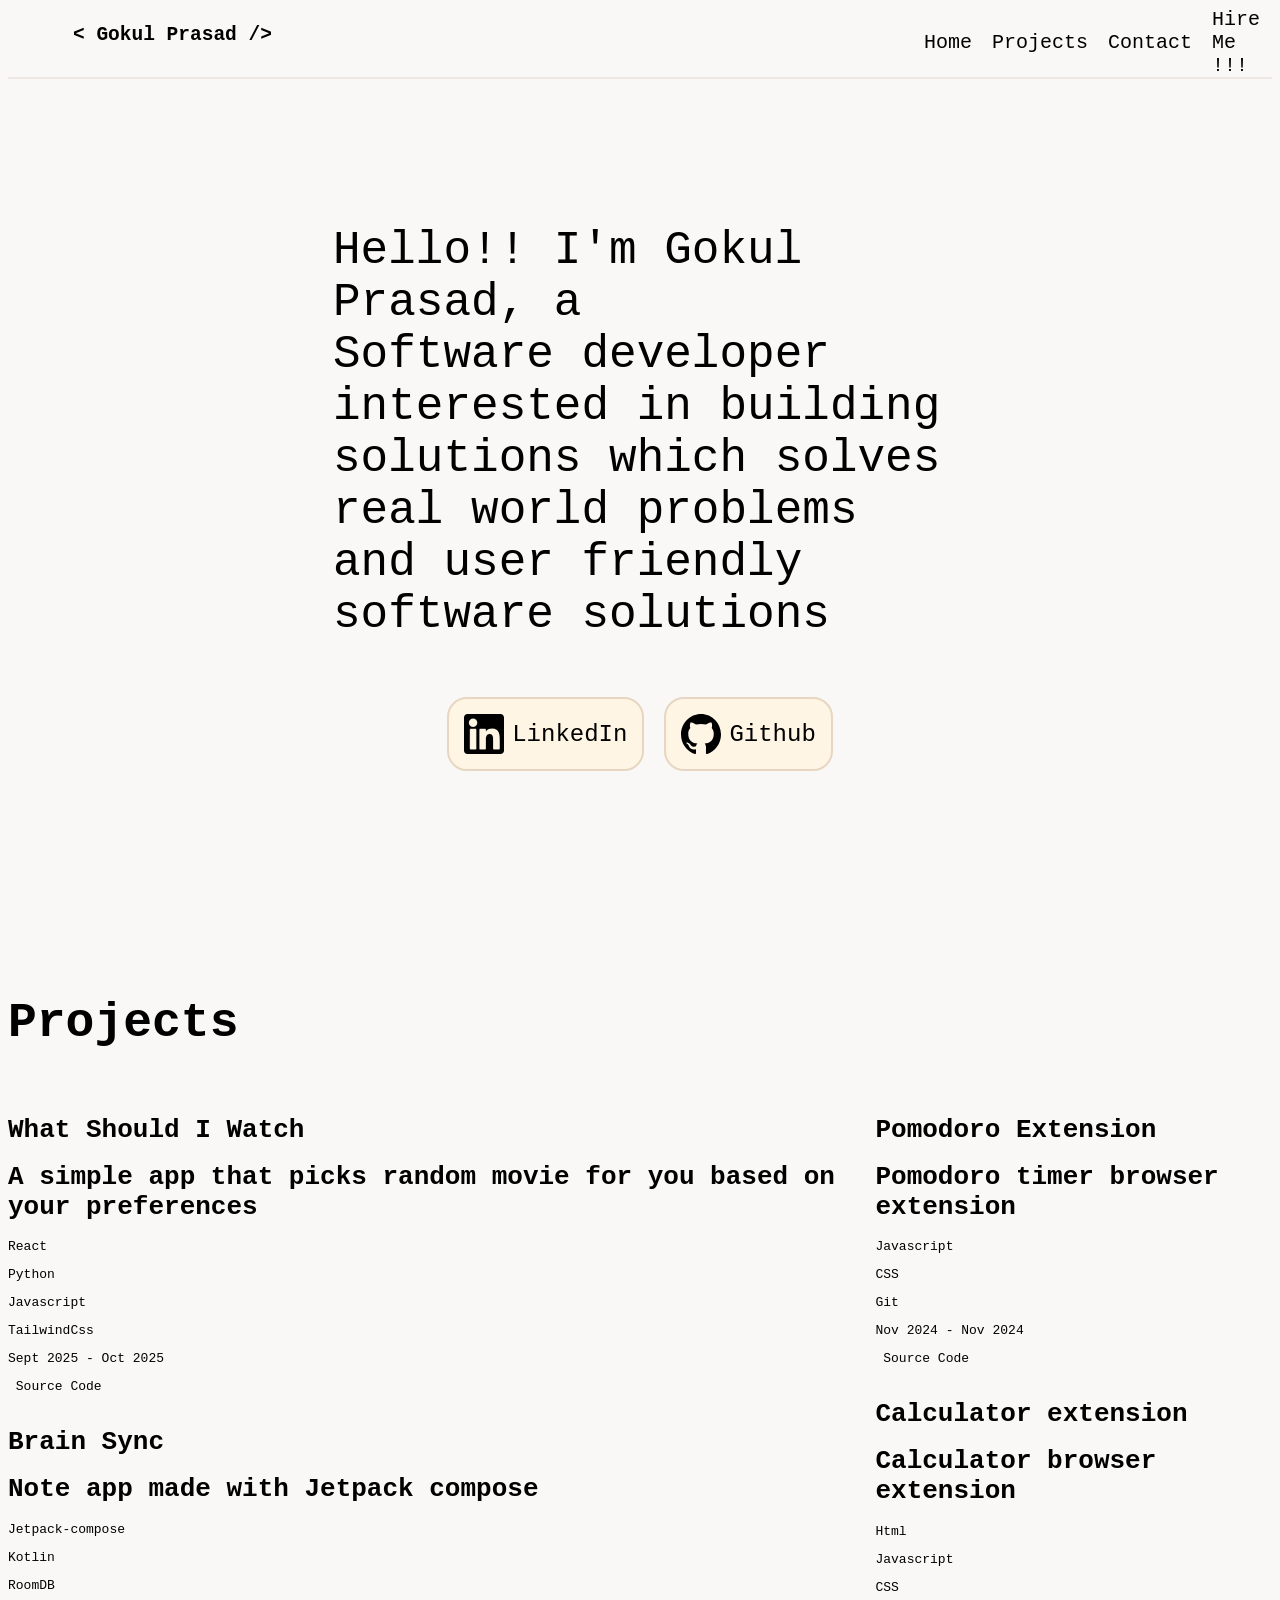
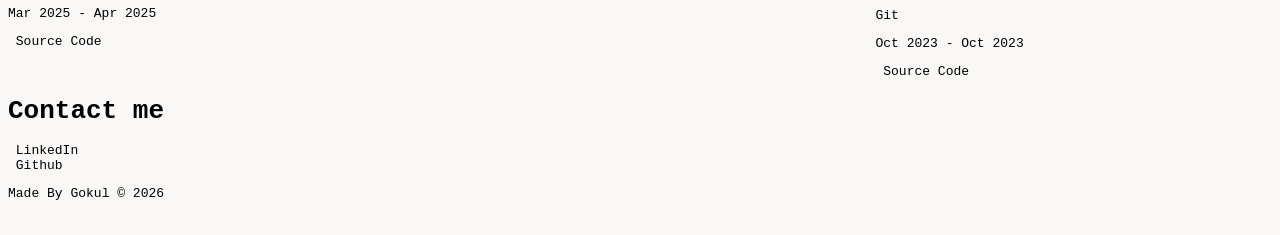
==== Home.html @ 03012900 "Initial commit" ====
<!DOCTYPE html>
<html lang="en">
<head>
    <meta charset="UTF-8">
    <meta name="viewport" content="width=device-width, initial-scale=1.0">
    <title>Gokul Prasad Porfolio</title>
    <link rel="icon" type="image/x-icon" href="/imgs/favicon.ico">
    <link rel="stylesheet" href="HomeStyle.css">
</head>
<body>
    <!-- Nav Bar -->
    <header>
        <nav class="navbar">
            <div class="nav-container">
                <div class="website-logo-container">
                    <h1 class="website-logo"> &lt;&nbsp;Gokul&nbsp;Prasad&nbsp;/&gt;</h1>
                </div>
            </div>
            <ul class="link-list">
                <li class="links"><a class="home-link">Home</a></li>
                <li class="links"><a class="project-link">Projects</a></li>
                <li class="links"><a class="contact-link">Contact</a></li>
                <li class="links"><a class="hireme-link">Hire Me !!!</a></li>
            </ul>
        </nav>
    </header>

    <div class="aboutme-container">
        <p class="aboutme">Hello!! I'm Gokul Prasad, a Software&nbsp;developer interested in building solutions which solves real world problems and user friendly software solutions </p>
        
        <div class="aboutme-socials">
            <a class="social-container" href="https://www.linkedin.com/in/gokul-prasad-n/" target="_blank">
                <img src="imgs/linkedin-icon.svg" height="40px" width="40px" class="social-icon">
                LinkedIn
            </a>

            <a class="social-container" href="https://github.com/Gokulprasad33" target="_blank" >
                <img src="imgs/github-icon.svg" height="40" width="40" class="social-icon">                
                Github
            </a>
        </div>
    </div>


    <h1 class="heading">Projects</h1>

    <div class="project-card-vertical">
        <div class="project-card-horizontal">
            <div class="Projectcard">
                <img>
                <h1 class="projectcard-name">What Should I Watch</h1>
                <h1 class="projectcard-description">A simple app that picks random movie for you based on your preferences</h1>
                <div class="projectcard-tags-container">
                    <p class="projectcard-tags">React</p>
                    <p class="projectcard-tags">Python</p>
                    <p class="projectcard-tags">Javascript</p>
                    <p class="projectcard-tags">TailwindCss</p>
                </div>
                <p class="projectcard-publisheddate">Sept 2025 - Oct 2025</p>
                <div>
                    <!-- Github image -->
                    <img> 
                    <a>Source Code</a>
                </div>
            </div>

            <!-- https://github.com/Gokulprasad33/BrainSync -->
            <div class="Projectcard">
                <img>
                <h1 class="projectcard-name">Brain Sync</h1>
                <h1 class="projectcard-description">Note app made with Jetpack compose</h1>
                <div class="projectcard-tags-container">
                    <p class="projectcard-tags">Jetpack-compose</p>
                    <p class="projectcard-tags">Kotlin</p>
                    <p class="projectcard-tags">RoomDB</p>
                </div>
                <p class="projectcard-publisheddate">Mar 2025 - Apr 2025</p>
                <div>
                    <!-- Github image -->
                    <img> 
                    <a>Source Code</a>
                </div>
            </div>
        </div>
        <div class="project-card-horizontal">
            <!-- https://github.com/Gokulprasad33/pomodoro-extension -->
            <div class="Projectcard">
                <img>
                <h1 class="projectcard-name">Pomodoro Extension</h1>
                <h1 class="projectcard-description">Pomodoro timer browser extension</h1>
                <div class="projectcard-tags-container">
                    <p class="projectcard-tags">Javascript</p>
                    <p class="projectcard-tags">CSS</p>
                    <p class="projectcard-tags">Git</p>
                </div>
                <p class="projectcard-publisheddate">Nov 2024 - Nov 2024</p>
                <div>
                    <!-- Github image -->
                    <img> 
                    <a>Source Code</a>
                </div>
            </div>
        
            <!-- https://github.com/Gokulprasad33/Calculator-extension -->
             <div class="Projectcard">
                <img>
                <h1 class="projectcard-name">Calculator extension</h1>
                <h1 class="projectcard-description">Calculator browser extension</h1>
                <div class="projectcard-tags-container">
                    <p class="projectcard-tags">Html</p>
                    <p class="projectcard-tags">Javascript</p>
                    <p class="projectcard-tags">CSS</p>
                    <p class="projectcard-tags">Git</p>
                </div>
                <p class="projectcard-publisheddate">Oct 2023 - Oct 2023</p>
                <div>
                    <!-- Github image -->
                    <img> 
                    <a>Source Code</a>
                </div>
            </div>
        </div>

    </div>
    <!-- https://github.com/Gokulprasad33/What-Should-I-Watch -->
    <!-- Create a card -->
    

    

    <h1>Contact me</h1>
    <div class="contact-container">
        <div class="socials-card">
            <img>
            <a>LinkedIn</a>
        </div>
        <div class="socials-card">
            <img>
            <a>Github</a>
        </div>
    </div>

    <!-- Footer -->
    <p>Made By <a>Gokul</a> © 2026</p>
</body>
</html>
---- HomeStyle.css ----
/* Colour pallete */
/* Primary #F9F8F6 */
/* Secondary #EFE9E3 */
/* Onclick,shadow #D9CFC7 */
/* Buttons #C9B59C */


*{
    background-color:#F9F8F6 ;
    font-family:monospace;
    padding: 0;
    box-sizing: border-box;

}

header{
    margin: 0;
    border-bottom:2px solid #EFE9E3;
}

/* NavBar */
.navbar{
    margin: 0;
    padding: 0;
    width: 100%;
    padding-top: 100 rem;
    display: flex;
    flex-direction: row;
}
.nav-container{
    justify-content: center;
    align-items: center;
}
.website-logo-container{
    padding-left: 5rem;
}
.link-list{
    margin: 0;
    padding-left: 50%;
    display: flex;
    flex-direction: row;
    list-style-type: none;
    justify-content: center;
    align-items: center;
}
.links{
    padding-left: 20px;
    font-size: 20px;
    font-weight:500;
}
.aboutme-container{
    display: flex;
    align-items: center;
    justify-content: center;
    padding-left: 25vh;
    padding-right: 25vh;
    padding-bottom: 15vh;
    flex-direction: column;
    margin: 10vh;

}

.aboutme{
    font-size: 46px;
    padding: 10px;
}

.aboutme-socials{
    display: flex;
    flex-direction: row;
    justify-content: space-between;
    gap: 20px;
}
.social-container{
    padding: 15px;
    display: flex;
    gap: 8px;
    justify-content: center;
    align-items: center;
    border: 2px solid #e7d6c1;
    border-radius: 20px;
    font-size: 24px;    
    background-color: #FFF5E4;
    text-decoration: none;
    color: black;
}
.social-icon{
    background-color: #FFF5E4;
}


.social-name{    
    padding-left: 10px;
    background-color: #FFF5E4;
}

.heading{
    font-size: 48px;
}

.project-card-vertical{
    display: flex;
    flex-direction: row;
}

.project-card-horizontal{
    display: flex;
    flex-direction: column;
}
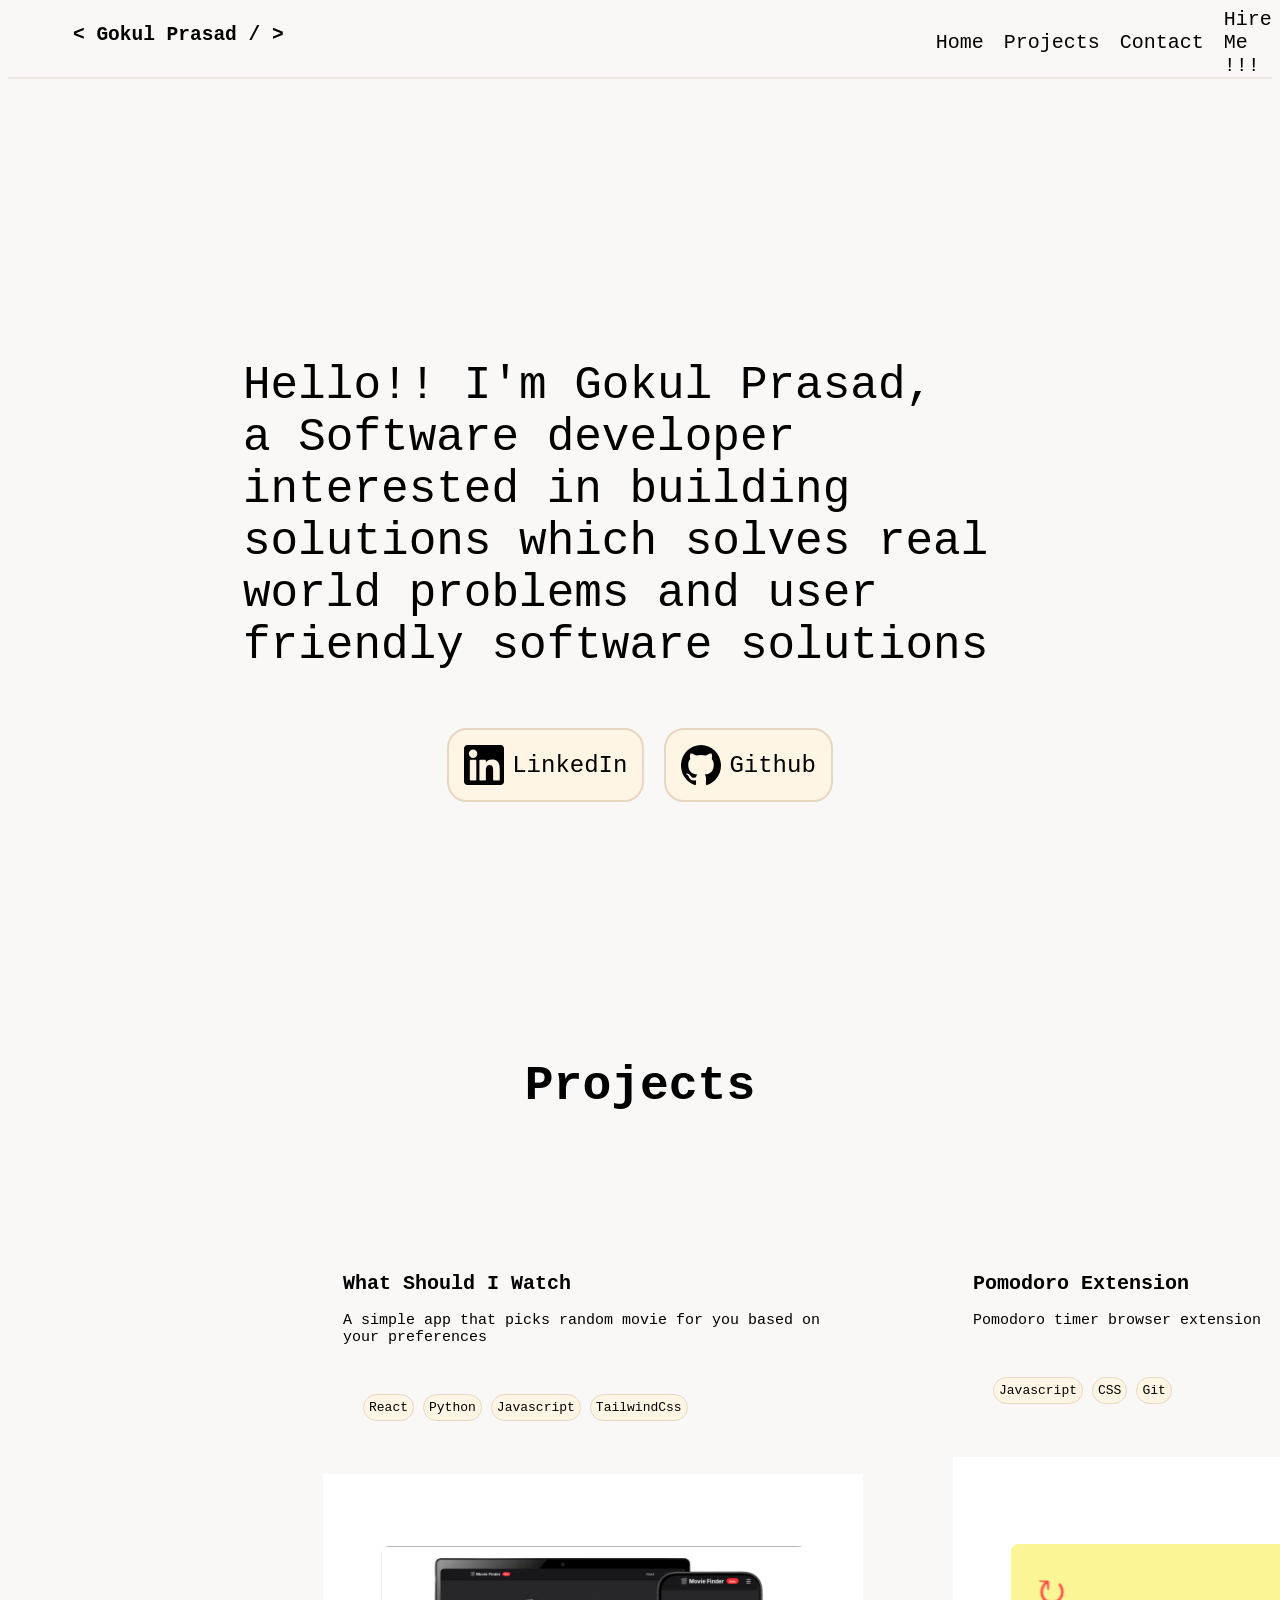
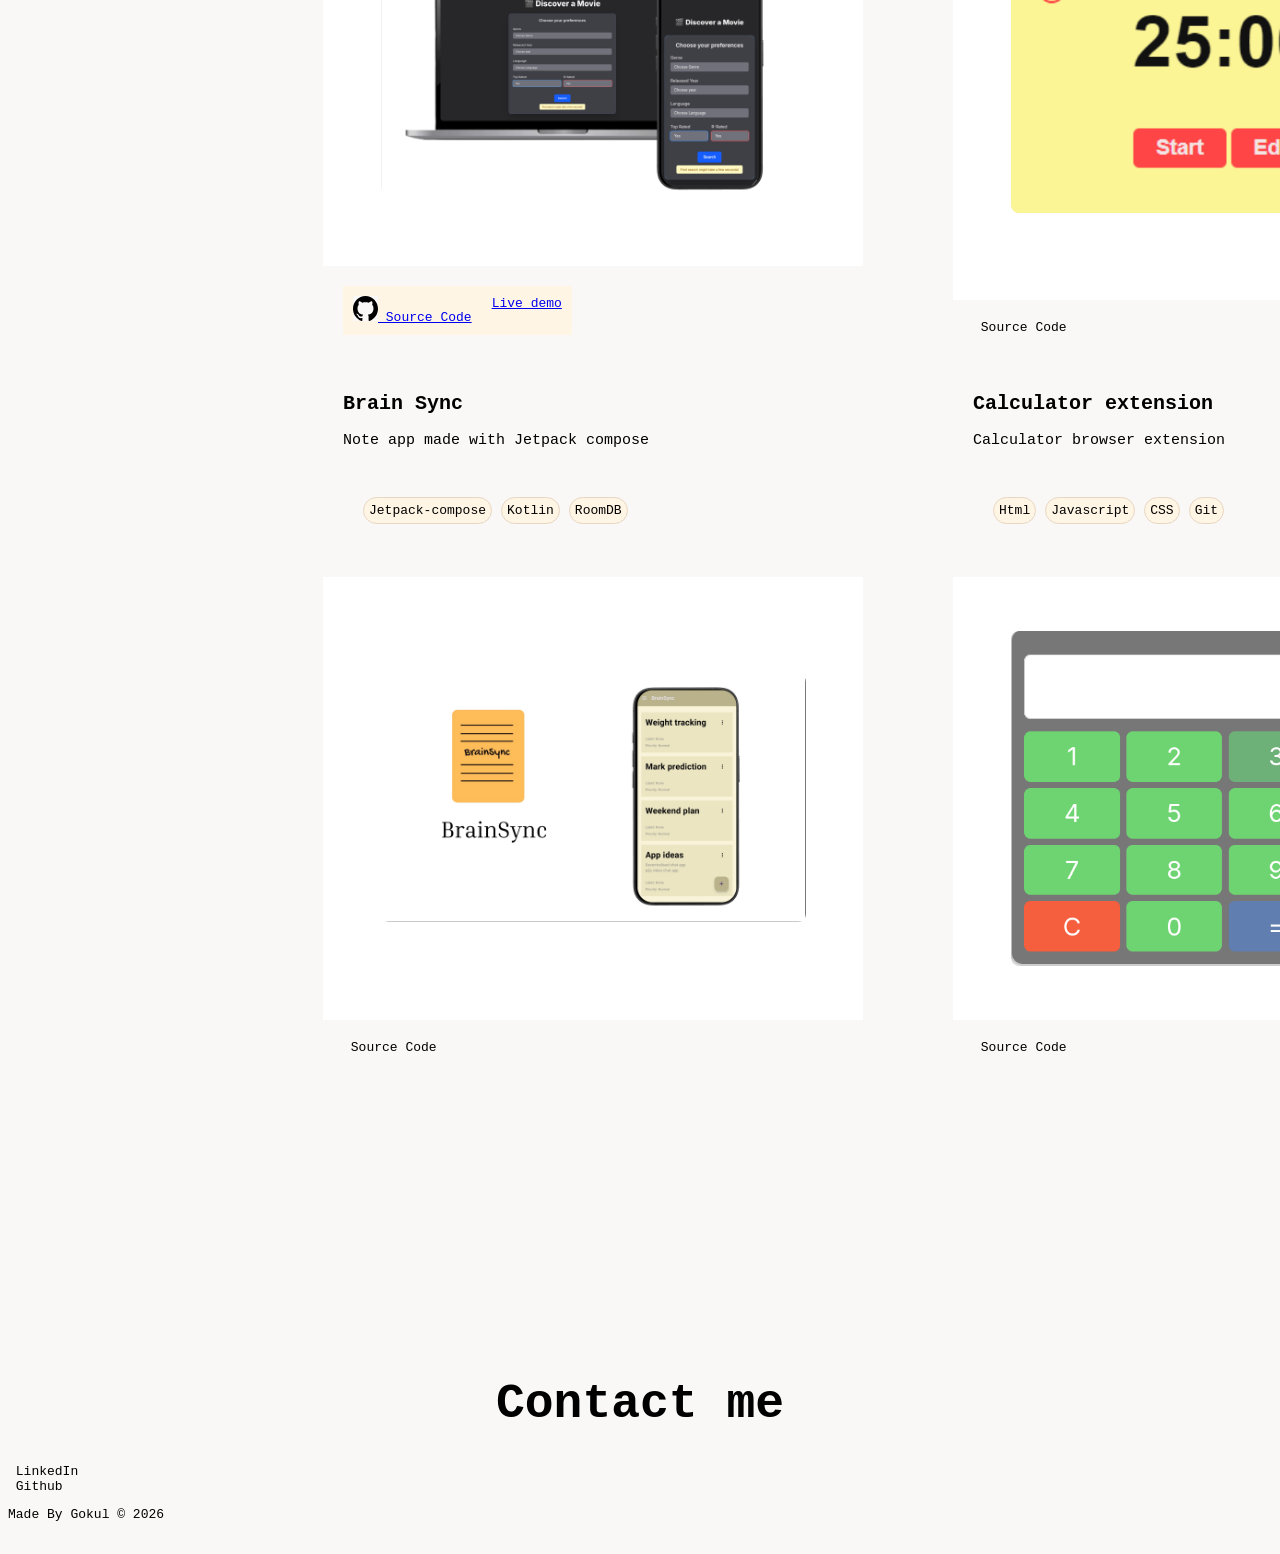
==== commit fe6c9384: "Project previews" ====
--- a/Home.html
+++ b/Home.html
@@ -13,7 +13,7 @@
         <nav class="navbar">
             <div class="nav-container">
                 <div class="website-logo-container">
-                    <h1 class="website-logo"> &lt;&nbsp;Gokul&nbsp;Prasad&nbsp;/&gt;</h1>
+                    <h1 class="website-logo"> &lt;&nbsp;Gokul&nbsp;Prasad&nbsp;/&nbsp;&gt;</h1>
                 </div>
             </div>
             <ul class="link-list">
@@ -26,7 +26,7 @@
     </header>
 
     <div class="aboutme-container">
-        <p class="aboutme">Hello!! I'm Gokul Prasad, a Software&nbsp;developer interested in building solutions which solves real world problems and user friendly software solutions </p>
+        <p class="aboutme">Hello!! I'm Gokul Prasad, a&nbsp;Software&nbsp;developer interested in building solutions which solves real world problems and user friendly software solutions </p>
         
         <div class="aboutme-socials">
             <a class="social-container" href="https://www.linkedin.com/in/gokul-prasad-n/" target="_blank">
@@ -47,34 +47,41 @@
     <div class="project-card-vertical">
         <div class="project-card-horizontal">
             <div class="Projectcard">
-                <img>
-                <h1 class="projectcard-name">What Should I Watch</h1>
-                <h1 class="projectcard-description">A simple app that picks random movie for you based on your preferences</h1>
-                <div class="projectcard-tags-container">
-                    <p class="projectcard-tags">React</p>
-                    <p class="projectcard-tags">Python</p>
-                    <p class="projectcard-tags">Javascript</p>
-                    <p class="projectcard-tags">TailwindCss</p>
+                <div>
+                    <h2 class="projectcard-name">What Should I Watch</h2>
+                    <p class="projectcard-description">A simple app that picks random movie for you based on your preferences</p>
+                    <div class="projectcard-tags-container">
+                        <p class="projectcard-tags">React</p>
+                        <p class="projectcard-tags">Python</p>
+                        <p class="projectcard-tags">Javascript</p>
+                        <p class="projectcard-tags">TailwindCss</p>
+                    </div>
                 </div>
-                <p class="projectcard-publisheddate">Sept 2025 - Oct 2025</p>
-                <div>
-                    <!-- Github image -->
-                    <img> 
-                    <a>Source Code</a>
+                <div class="project-preview">
+                    <img src="imgs/websitePreview/moviefinderPreview.png">
+                </div>
+                <div class="project-link"> 
+                    <a href="https://github.com/Gokulprasad33/What-Should-I-Watch" target="_blank">
+                        <img src="imgs/github-icon.svg" width="25px" height="25px"> 
+                        Source Code</a>
+                    <a href="https://whatshouldiwatchnow.netlify.app/" target="_blank">Live demo</a>
                 </div>
             </div>
 
             <!-- https://github.com/Gokulprasad33/BrainSync -->
             <div class="Projectcard">
-                <img>
-                <h1 class="projectcard-name">Brain Sync</h1>
-                <h1 class="projectcard-description">Note app made with Jetpack compose</h1>
-                <div class="projectcard-tags-container">
-                    <p class="projectcard-tags">Jetpack-compose</p>
-                    <p class="projectcard-tags">Kotlin</p>
-                    <p class="projectcard-tags">RoomDB</p>
+                <div>
+                    <h2 class="projectcard-name">Brain Sync</h2>
+                    <p class="projectcard-description">Note app made with Jetpack compose</p>
+                    <div class="projectcard-tags-container">
+                        <p class="projectcard-tags">Jetpack-compose</p>
+                        <p class="projectcard-tags">Kotlin</p>
+                        <p class="projectcard-tags">RoomDB</p>
+                    </div>
                 </div>
-                <p class="projectcard-publisheddate">Mar 2025 - Apr 2025</p>
+                <div class="project-preview">
+                    <img src="imgs/websitePreview/BrainSyncPreview.png">
+                </div>
                 <div>
                     <!-- Github image -->
                     <img> 
@@ -85,15 +92,19 @@
         <div class="project-card-horizontal">
             <!-- https://github.com/Gokulprasad33/pomodoro-extension -->
             <div class="Projectcard">
-                <img>
-                <h1 class="projectcard-name">Pomodoro Extension</h1>
-                <h1 class="projectcard-description">Pomodoro timer browser extension</h1>
+                <div>
+
+                <h2 class="projectcard-name">Pomodoro Extension</h2>
+                <p class="projectcard-description">Pomodoro timer browser extension</p>
                 <div class="projectcard-tags-container">
                     <p class="projectcard-tags">Javascript</p>
                     <p class="projectcard-tags">CSS</p>
                     <p class="projectcard-tags">Git</p>
                 </div>
-                <p class="projectcard-publisheddate">Nov 2024 - Nov 2024</p>
+                </div>
+                <div class="project-preview">
+                    <img src="imgs/websitePreview/pomodorotimer.png ">
+                </div>
                 <div>
                     <!-- Github image -->
                     <img> 
@@ -103,16 +114,19 @@
         
             <!-- https://github.com/Gokulprasad33/Calculator-extension -->
              <div class="Projectcard">
-                <img>
-                <h1 class="projectcard-name">Calculator extension</h1>
-                <h1 class="projectcard-description">Calculator browser extension</h1>
-                <div class="projectcard-tags-container">
-                    <p class="projectcard-tags">Html</p>
-                    <p class="projectcard-tags">Javascript</p>
-                    <p class="projectcard-tags">CSS</p>
-                    <p class="projectcard-tags">Git</p>
+                <div>
+                    <h2 class="projectcard-name">Calculator extension</h2>
+                    <p class="projectcard-description">Calculator browser extension</p>
+                    <div class="projectcard-tags-container">
+                        <p class="projectcard-tags">Html</p>
+                        <p class="projectcard-tags">Javascript</p>
+                        <p class="projectcard-tags">CSS</p>
+                        <p class="projectcard-tags">Git</p>
+                    </div>
                 </div>
-                <p class="projectcard-publisheddate">Oct 2023 - Oct 2023</p>
+                <div class="project-preview">
+                    <img src="/imgs/websitePreview/calculator.png">
+                </div>
                 <div>
                     <!-- Github image -->
                     <img> 
@@ -128,7 +142,7 @@
 
     
 
-    <h1>Contact me</h1>
+    <h1 class="heading">Contact me</h1>
     <div class="contact-container">
         <div class="socials-card">
             <img>
--- a/HomeStyle.css
+++ b/HomeStyle.css
@@ -56,9 +56,9 @@
     justify-content: center;
     padding-left: 25vh;
     padding-right: 25vh;
-    padding-bottom: 15vh;
+    padding-bottom: 25vh;
+    padding-top: 25vh;
     flex-direction: column;
-    margin: 10vh;
 
 }
 
@@ -98,14 +98,77 @@
 
 .heading{
     font-size: 48px;
+    display: flex;
+    justify-content: center;
+    align-items: center;
 }
 
 .project-card-vertical{
     display: flex;
     flex-direction: row;
+    padding-left: 25vh;
+    padding-right: 20vh;
+    padding-top: 10vh;
+    padding-bottom: 30vh;
 }
 
 .project-card-horizontal{
     display: flex;
     flex-direction: column;
+    padding-left: 10vh;
+}
+.Projectcard{
+    display: flex;
+    flex-direction: column;
+    border-radius: 12px;
+    overflow: hidden;
+    height: 80vh;
+    width: 60vh;
+}
+.Projectcard div{
+    padding: 20px;
+}
+.Projectcard h2{
+    font-size: 20px;
+}
+.projectcard-description{
+    font-size: 15px;
+}
+
+.project-preview{
+    width: 100%;
+    height: 100%;
+    padding: 16px;
+    background:#fff;
+    display: flex;
+    align-items: center;
+    justify-content: center;
+}
+
+.project-preview img{
+    max-width: 85%;
+    max-height: 85%;
+    object-fit: contain;
+    border-radius: 8px;
+}
+.projectcard-tags-container{
+    display: flex;
+    flex-direction: row;
+    gap: 1vh;
+}
+.projectcard-tags{
+    padding: 5px;
+    border: 1px solid #e7d6c1;
+    border-radius: 20px;
+    background-color: #FFF5E4;
+}
+.project-link{
+    display: flex;
+    flex-direction: row;
+}
+
+.project-link a{
+    padding: 10px;
+    border: #e7d6c1;
+    background: #FFF5E4;
 }
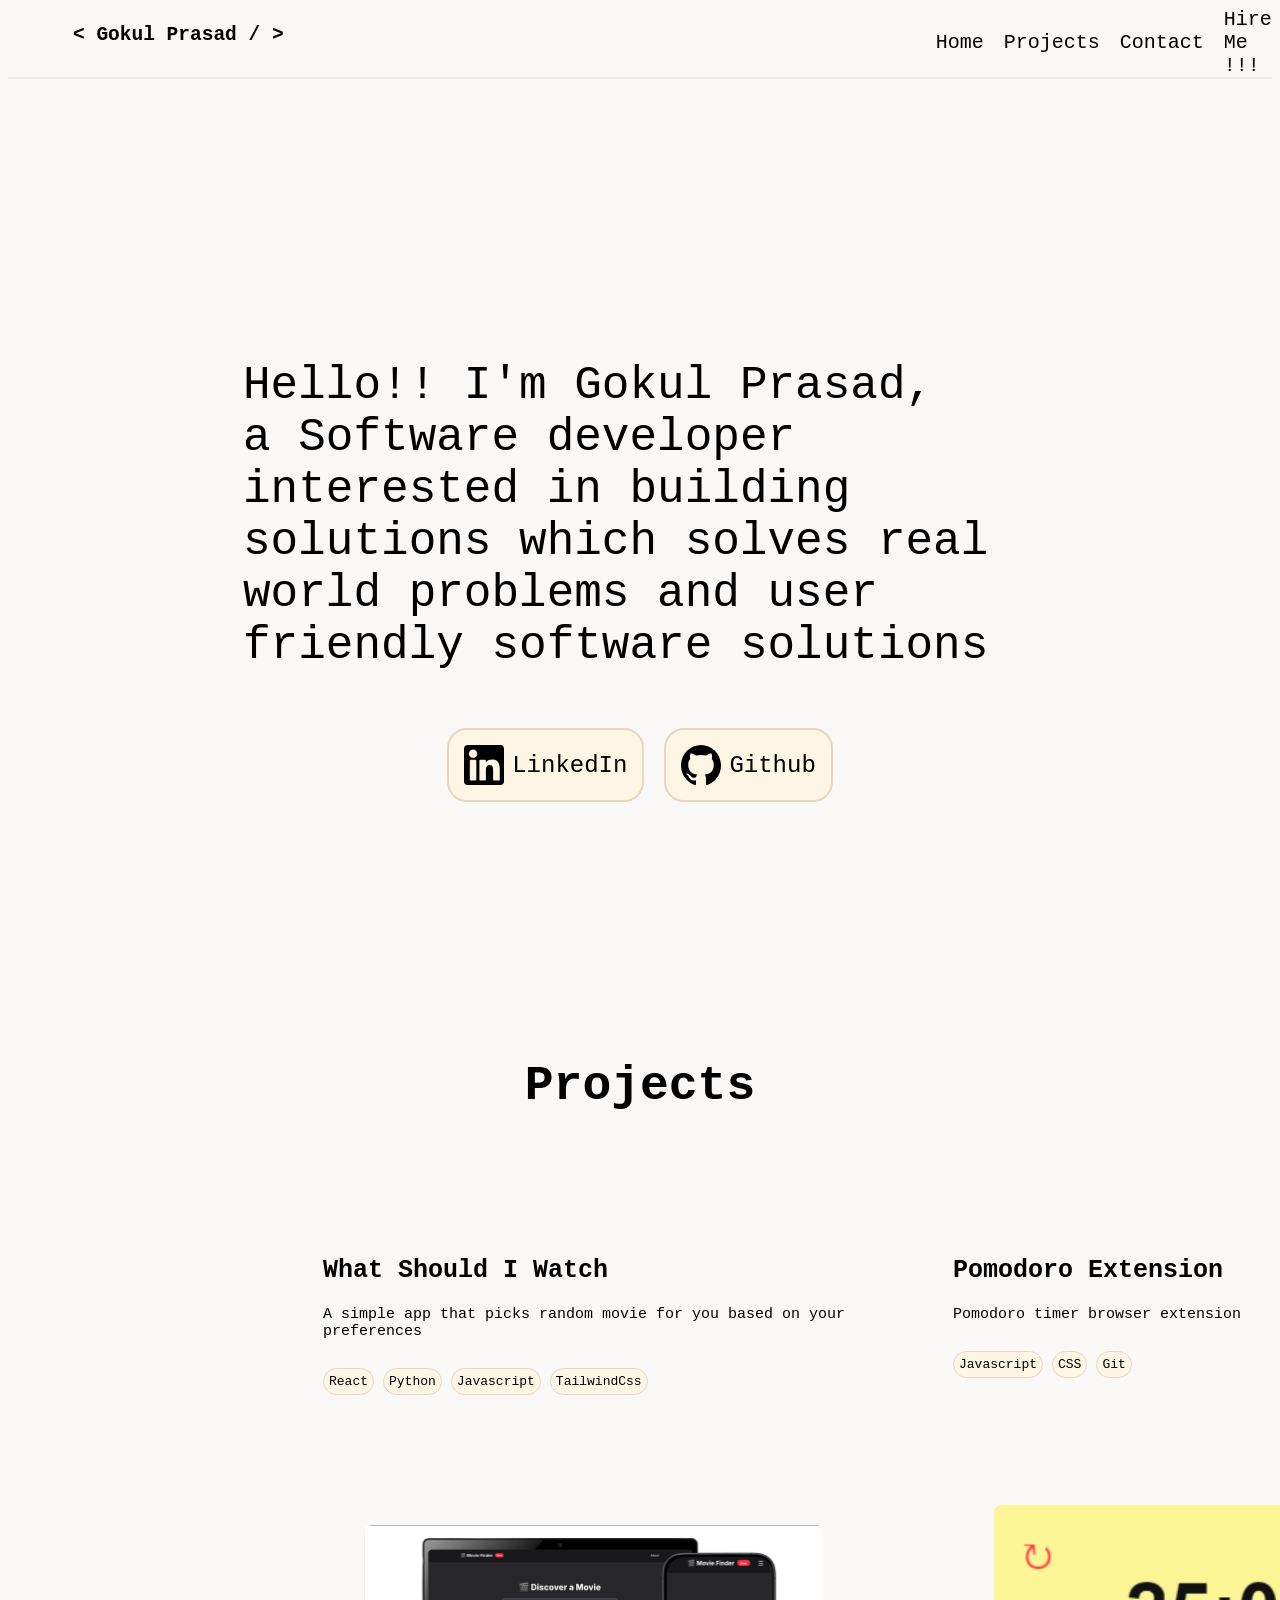
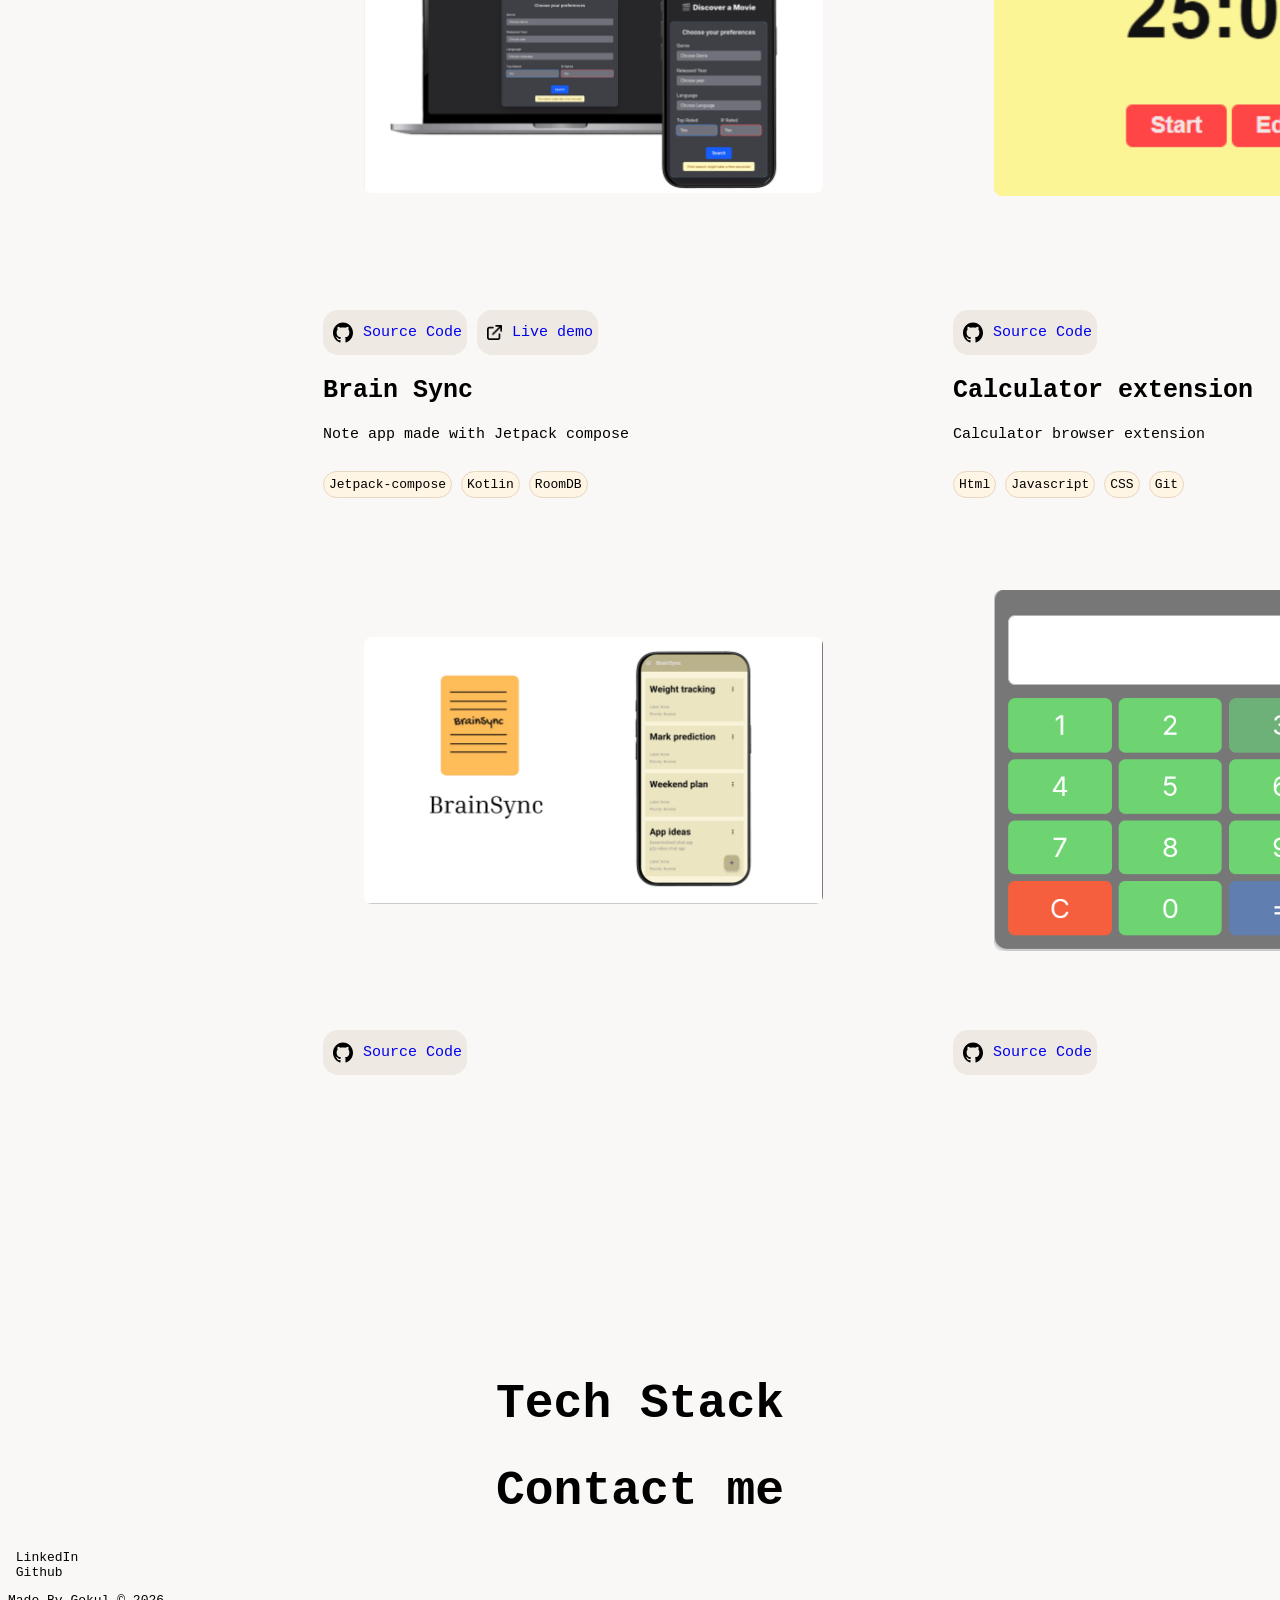
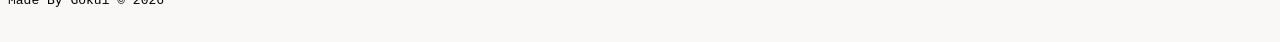
==== commit 692dfca8: "ui fixes" ====
--- a/Home.html
+++ b/Home.html
@@ -6,6 +6,7 @@
     <title>Gokul Prasad Porfolio</title>
     <link rel="icon" type="image/x-icon" href="/imgs/favicon.ico">
     <link rel="stylesheet" href="HomeStyle.css">
+    <script src="script.js"></script>
 </head>
 <body>
     <!-- Nav Bar -->
@@ -17,15 +18,15 @@
                 </div>
             </div>
             <ul class="link-list">
-                <li class="links"><a class="home-link">Home</a></li>
-                <li class="links"><a class="project-link">Projects</a></li>
-                <li class="links"><a class="contact-link">Contact</a></li>
+                <li class="links"><a class="home-link" href="#homeSection">Home</a></li>
+                <li class="links"><a class="project-link" href="#projectsSection" onclick="gotoProjects()">Projects</a></li>
+                <li class="links"><a class="contact-link" href="#contactSection">Contact</a></li>
                 <li class="links"><a class="hireme-link">Hire Me !!!</a></li>
             </ul>
         </nav>
     </header>
 
-    <div class="aboutme-container">
+    <div class="aboutme-container" id="homeSection">
         <p class="aboutme">Hello!! I'm Gokul Prasad, a&nbsp;Software&nbsp;developer interested in building solutions which solves real world problems and user friendly software solutions </p>
         
         <div class="aboutme-socials">
@@ -42,7 +43,7 @@
     </div>
 
 
-    <h1 class="heading">Projects</h1>
+    <h1 class="heading" id="projectsSection">Projects</h1>
 
     <div class="project-card-vertical">
         <div class="project-card-horizontal">
@@ -60,11 +61,15 @@
                 <div class="project-preview">
                     <img src="imgs/websitePreview/moviefinderPreview.png">
                 </div>
-                <div class="project-link"> 
-                    <a href="https://github.com/Gokulprasad33/What-Should-I-Watch" target="_blank">
-                        <img src="imgs/github-icon.svg" width="25px" height="25px"> 
-                        Source Code</a>
-                    <a href="https://whatshouldiwatchnow.netlify.app/" target="_blank">Live demo</a>
+                <div class="project-link-container"> 
+                    <a href="https://github.com/Gokulprasad33/What-Should-I-Watch" target="_blank" class="previewLink">
+                        <img src="imgs/github-icon.svg" width="35px" height="35px"> 
+                        Source Code 
+                    </a>
+                    <a href="https://whatshouldiwatchnow.netlify.app/" target="_blank" class="previewLink">
+                        <img src="imgs/link-icon.png" width="30px" height=auto>
+                        Live demo
+                    </a>
                 </div>
             </div>
 
@@ -82,10 +87,11 @@
                 <div class="project-preview">
                     <img src="imgs/websitePreview/BrainSyncPreview.png">
                 </div>
-                <div>
-                    <!-- Github image -->
-                    <img> 
-                    <a>Source Code</a>
+                <div class="project-link-container"> 
+                    <a href="https://github.com/Gokulprasad33/What-Should-I-Watch" target="_blank" class="previewLink">
+                        <img src="imgs/github-icon.svg" width="35px" height="35px"> 
+                        Source Code
+                    </a>
                 </div>
             </div>
         </div>
@@ -105,10 +111,11 @@
                 <div class="project-preview">
                     <img src="imgs/websitePreview/pomodorotimer.png ">
                 </div>
-                <div>
-                    <!-- Github image -->
-                    <img> 
-                    <a>Source Code</a>
+                <div class="project-link-container"> 
+                    <a href="https://github.com/Gokulprasad33/pomodoro-extension" target="_blank" class="previewLink">
+                        <img src="imgs/github-icon.svg" width="35px" height="35px"> 
+                        Source Code
+                    </a>
                 </div>
             </div>
         
@@ -127,22 +134,22 @@
                 <div class="project-preview">
                     <img src="/imgs/websitePreview/calculator.png">
                 </div>
-                <div>
-                    <!-- Github image -->
-                    <img> 
-                    <a>Source Code</a>
+                <div class="project-link-container"> 
+                    <a href="https://github.com/Gokulprasad33/Calculator-extension" target="_blank" class="previewLink">
+                        <img src="imgs/github-icon.svg" width="35px" height="35px"> 
+                        Source Code
+                    </a>
                 </div>
             </div>
         </div>
 
     </div>
-    <!-- https://github.com/Gokulprasad33/What-Should-I-Watch -->
-    <!-- Create a card -->
     
 
-    
+    <h1 class="heading" id="contactSection">Tech Stack</h1>
 
-    <h1 class="heading">Contact me</h1>
+
+    <h1 class="heading" id="contactSection">Contact me</h1>
     <div class="contact-container">
         <div class="socials-card">
             <img>
--- a/HomeStyle.css
+++ b/HomeStyle.css
@@ -13,6 +13,10 @@
     padding: 0;
     box-sizing: border-box;
 
+}
+
+html {
+  scroll-behavior: smooth;
 }
 
 header{
@@ -45,10 +49,17 @@
     justify-content: center;
     align-items: center;
 }
+
 .links{
     padding-left: 20px;
     font-size: 20px;
     font-weight:500;
+    text-decoration: none;
+}
+
+.links a{
+    text-decoration: none;
+    color: black;
 }
 .aboutme-container{
     display: flex;
@@ -125,11 +136,9 @@
     height: 80vh;
     width: 60vh;
 }
-.Projectcard div{
-    padding: 20px;
-}
+
 .Projectcard h2{
-    font-size: 20px;
+    font-size: 25px;
 }
 .projectcard-description{
     font-size: 15px;
@@ -138,8 +147,7 @@
 .project-preview{
     width: 100%;
     height: 100%;
-    padding: 16px;
-    background:#fff;
+    background:#F9F8F6;
     display: flex;
     align-items: center;
     justify-content: center;
@@ -162,13 +170,29 @@
     border-radius: 20px;
     background-color: #FFF5E4;
 }
-.project-link{
+.project-link-container{
     display: flex;
     flex-direction: row;
+    gap:10px;
 }
 
-.project-link a{
-    padding: 10px;
+.previewLink{
+    padding: 5px;
     border: #e7d6c1;
-    background: #FFF5E4;
-}+    background: #EFE9E3;
+    display: flex;
+    flex-direction: row;
+    align-items: center;
+    text-decoration: none;
+    border-radius: 15px;
+    font-size: 15px;
+}
+.previewLink img{
+    padding-left: 5px;
+    align-items: center;
+    background: #EFE9E3;
+    padding-right: 10px;
+}
+.previewLink a{
+    align-items: center;
+}
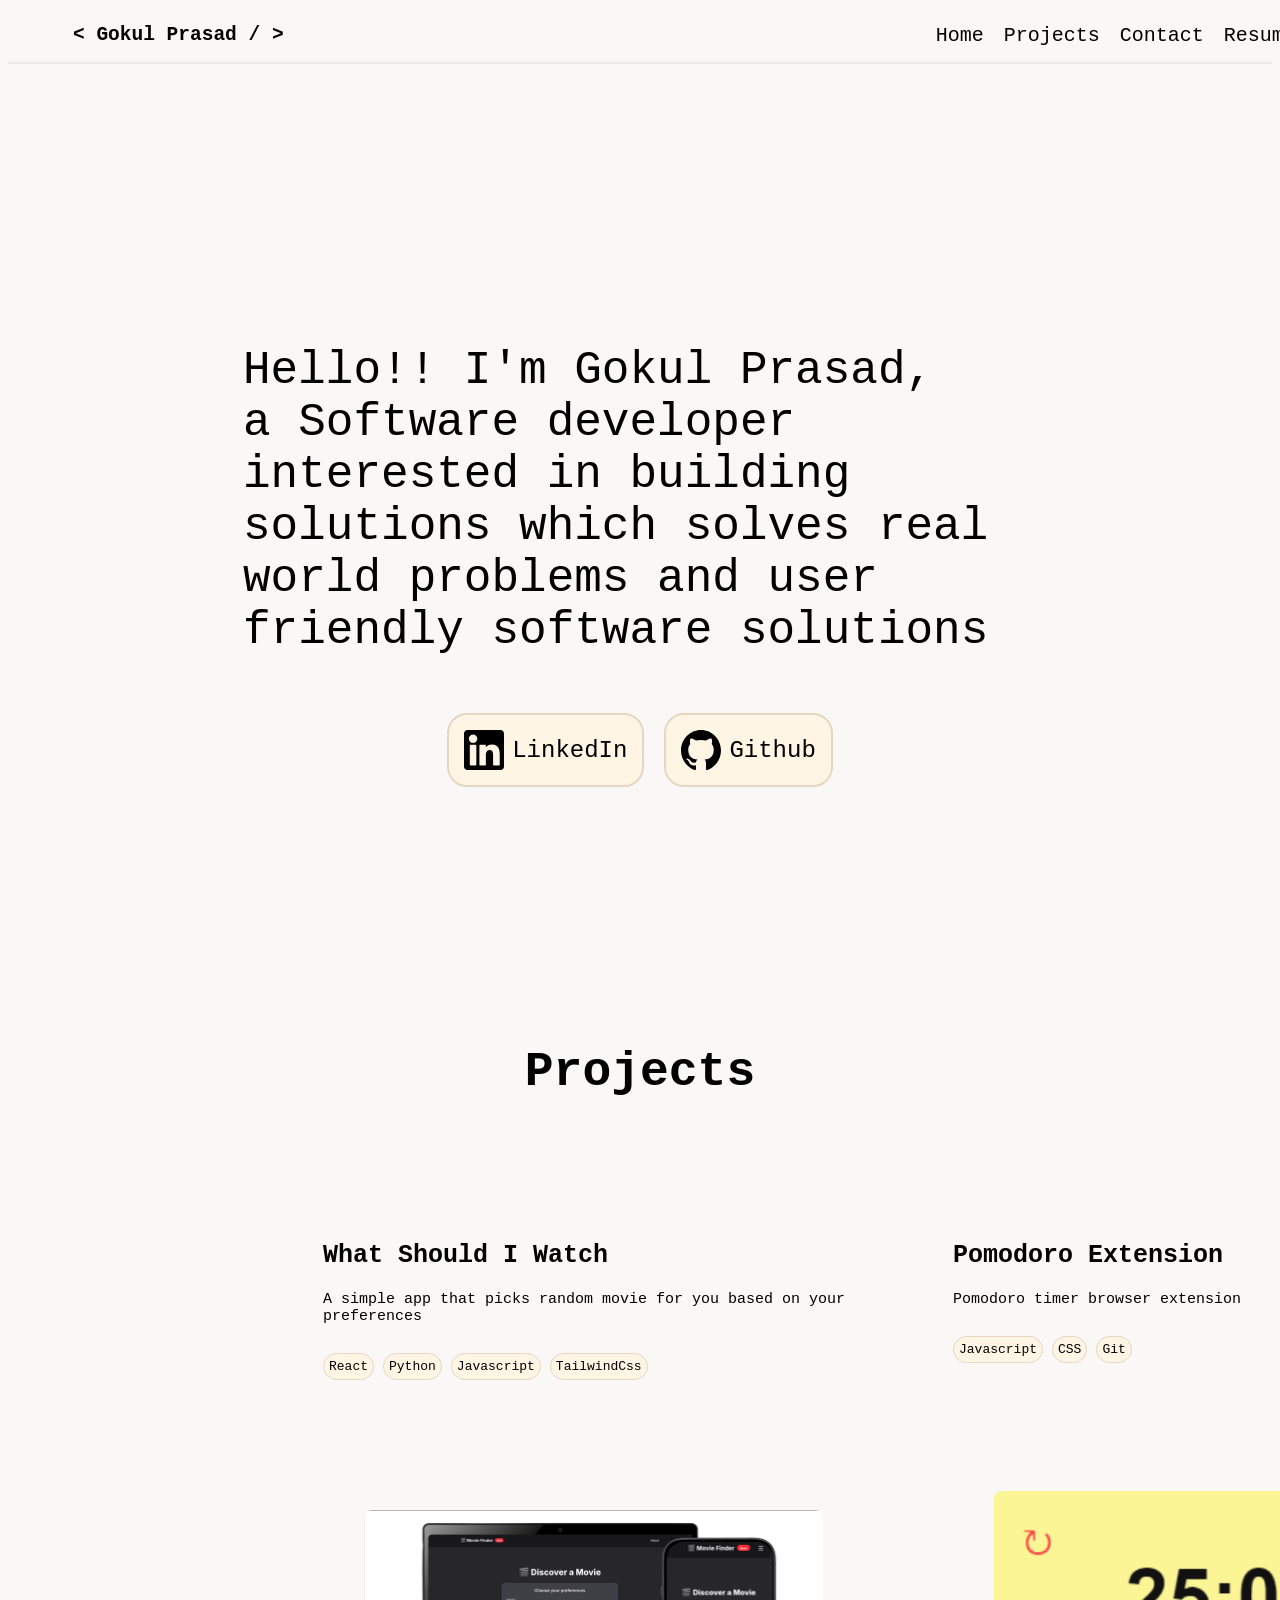
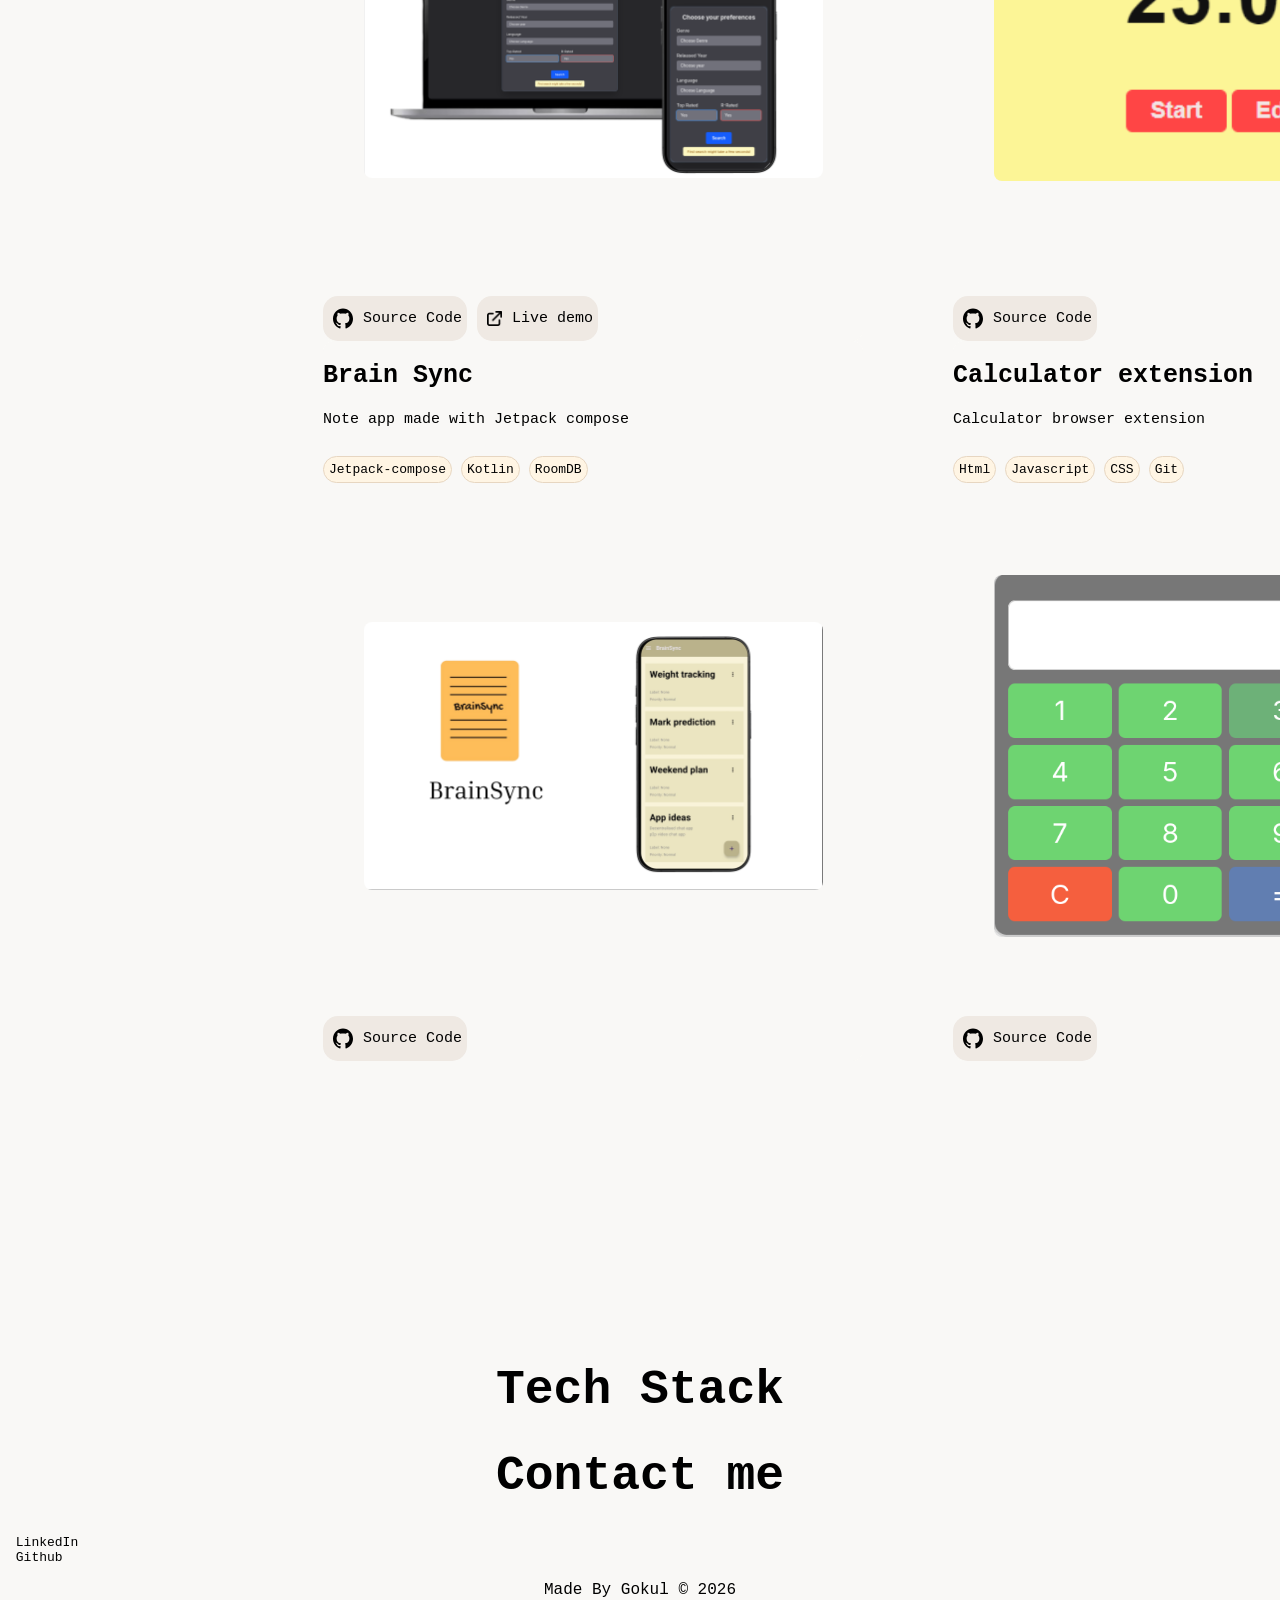
==== commit 12bf27e5: "minor changes" ====
--- a/Home.html
+++ b/Home.html
@@ -21,7 +21,7 @@
                 <li class="links"><a class="home-link" href="#homeSection">Home</a></li>
                 <li class="links"><a class="project-link" href="#projectsSection" onclick="gotoProjects()">Projects</a></li>
                 <li class="links"><a class="contact-link" href="#contactSection">Contact</a></li>
-                <li class="links"><a class="hireme-link">Hire Me !!!</a></li>
+                <li class="links"><a class="hireme-link">Resume</a></li>
             </ul>
         </nav>
     </header>
@@ -31,12 +31,12 @@
         
         <div class="aboutme-socials">
             <a class="social-container" href="https://www.linkedin.com/in/gokul-prasad-n/" target="_blank">
-                <img src="imgs/linkedin-icon.svg" height="40px" width="40px" class="social-icon">
+                <img src="assets/icons/linkedin-icon.svg" height="40px" width="40px" class="social-icon">
                 LinkedIn
             </a>
 
             <a class="social-container" href="https://github.com/Gokulprasad33" target="_blank" >
-                <img src="imgs/github-icon.svg" height="40" width="40" class="social-icon">                
+                <img src="assets/icons/github-icon.svg" height="40" width="40" class="social-icon">                
                 Github
             </a>
         </div>
@@ -59,15 +59,15 @@
                     </div>
                 </div>
                 <div class="project-preview">
-                    <img src="imgs/websitePreview/moviefinderPreview.png">
+                    <img src="assets/websitePreview/moviefinderPreview.png">
                 </div>
                 <div class="project-link-container"> 
                     <a href="https://github.com/Gokulprasad33/What-Should-I-Watch" target="_blank" class="previewLink">
-                        <img src="imgs/github-icon.svg" width="35px" height="35px"> 
+                        <img src="assets/icons/github-icon.svg" width="35px" height="35px"> 
                         Source Code 
                     </a>
                     <a href="https://whatshouldiwatchnow.netlify.app/" target="_blank" class="previewLink">
-                        <img src="imgs/link-icon.png" width="30px" height=auto>
+                        <img src="assets/icons/link-icon.png" width="30px" height=auto>
                         Live demo
                     </a>
                 </div>
@@ -85,11 +85,11 @@
                     </div>
                 </div>
                 <div class="project-preview">
-                    <img src="imgs/websitePreview/BrainSyncPreview.png">
+                    <img src="assets/websitePreview/BrainSyncPreview.png">
                 </div>
                 <div class="project-link-container"> 
                     <a href="https://github.com/Gokulprasad33/What-Should-I-Watch" target="_blank" class="previewLink">
-                        <img src="imgs/github-icon.svg" width="35px" height="35px"> 
+                        <img src="assets/icons/github-icon.svg" width="35px" height="35px"> 
                         Source Code
                     </a>
                 </div>
@@ -109,11 +109,11 @@
                 </div>
                 </div>
                 <div class="project-preview">
-                    <img src="imgs/websitePreview/pomodorotimer.png ">
+                    <img src="assets/websitePreview/pomodorotimer.png">
                 </div>
                 <div class="project-link-container"> 
                     <a href="https://github.com/Gokulprasad33/pomodoro-extension" target="_blank" class="previewLink">
-                        <img src="imgs/github-icon.svg" width="35px" height="35px"> 
+                        <img src="assets/icons/github-icon.svg" width="35px" height="35px"> 
                         Source Code
                     </a>
                 </div>
@@ -132,11 +132,11 @@
                     </div>
                 </div>
                 <div class="project-preview">
-                    <img src="/imgs/websitePreview/calculator.png">
+                    <img src="assets/websitePreview/calculator.png">
                 </div>
                 <div class="project-link-container"> 
                     <a href="https://github.com/Gokulprasad33/Calculator-extension" target="_blank" class="previewLink">
-                        <img src="imgs/github-icon.svg" width="35px" height="35px"> 
+                        <img src="assets/icons/github-icon.svg" width="35px" height="35px"> 
                         Source Code
                     </a>
                 </div>
@@ -162,6 +162,6 @@
     </div>
 
     <!-- Footer -->
-    <p>Made By <a>Gokul</a> © 2026</p>
+    <p class="copyright">Made By&nbsp;<a href="https://github.com/gokulprasad33">Gokul</a>&nbsp;© 2026</p>
 </body>
 </html>
--- a/HomeStyle.css
+++ b/HomeStyle.css
@@ -196,3 +196,28 @@
 .previewLink a{
     align-items: center;
 }
+
+
+
+.copyright{
+    display: flex;
+    align-items: center;
+    justify-content: center;
+    font-size: 16px;   
+}
+
+.copyright a{
+    text-decoration: none;
+    background: none;
+    color: black;
+}
+
+a:hover, a:visited{
+    text-decoration: none;
+}
+
+
+a{
+    text-decoration: none;
+    color: black;
+}
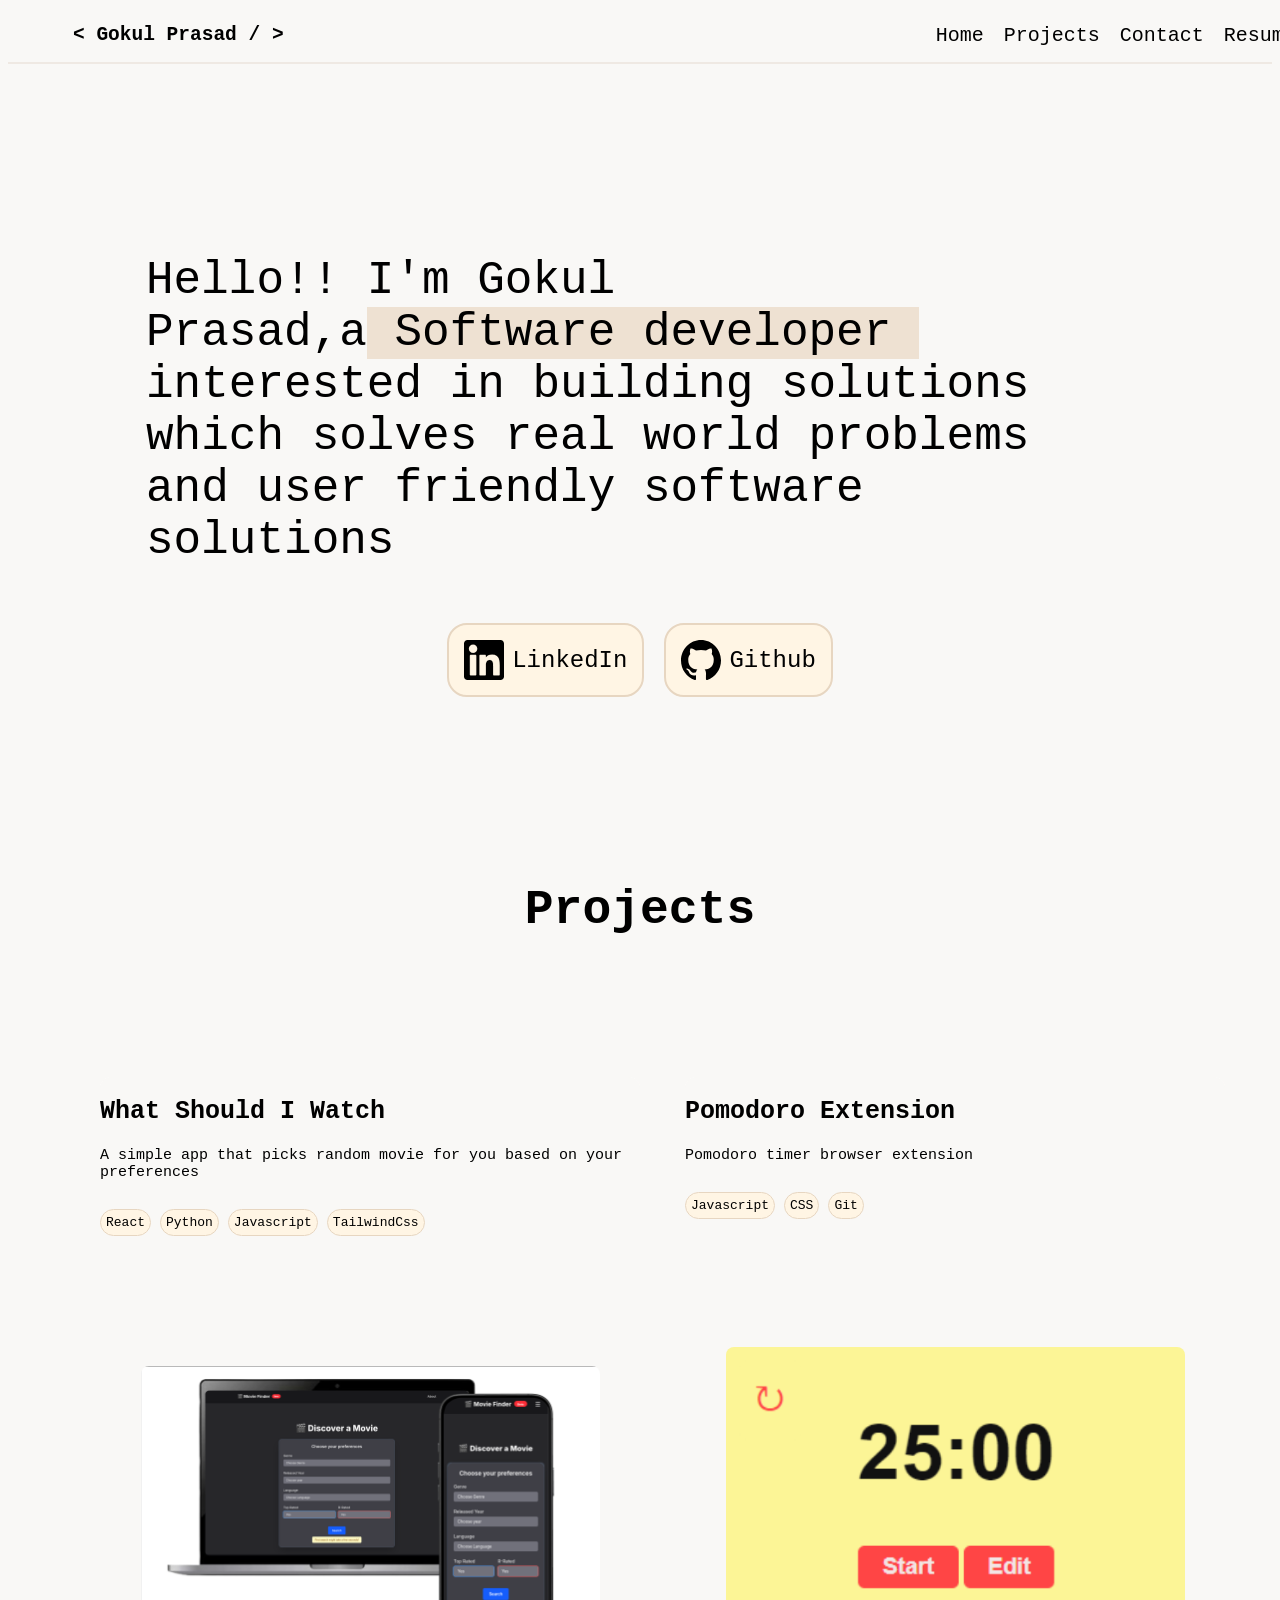
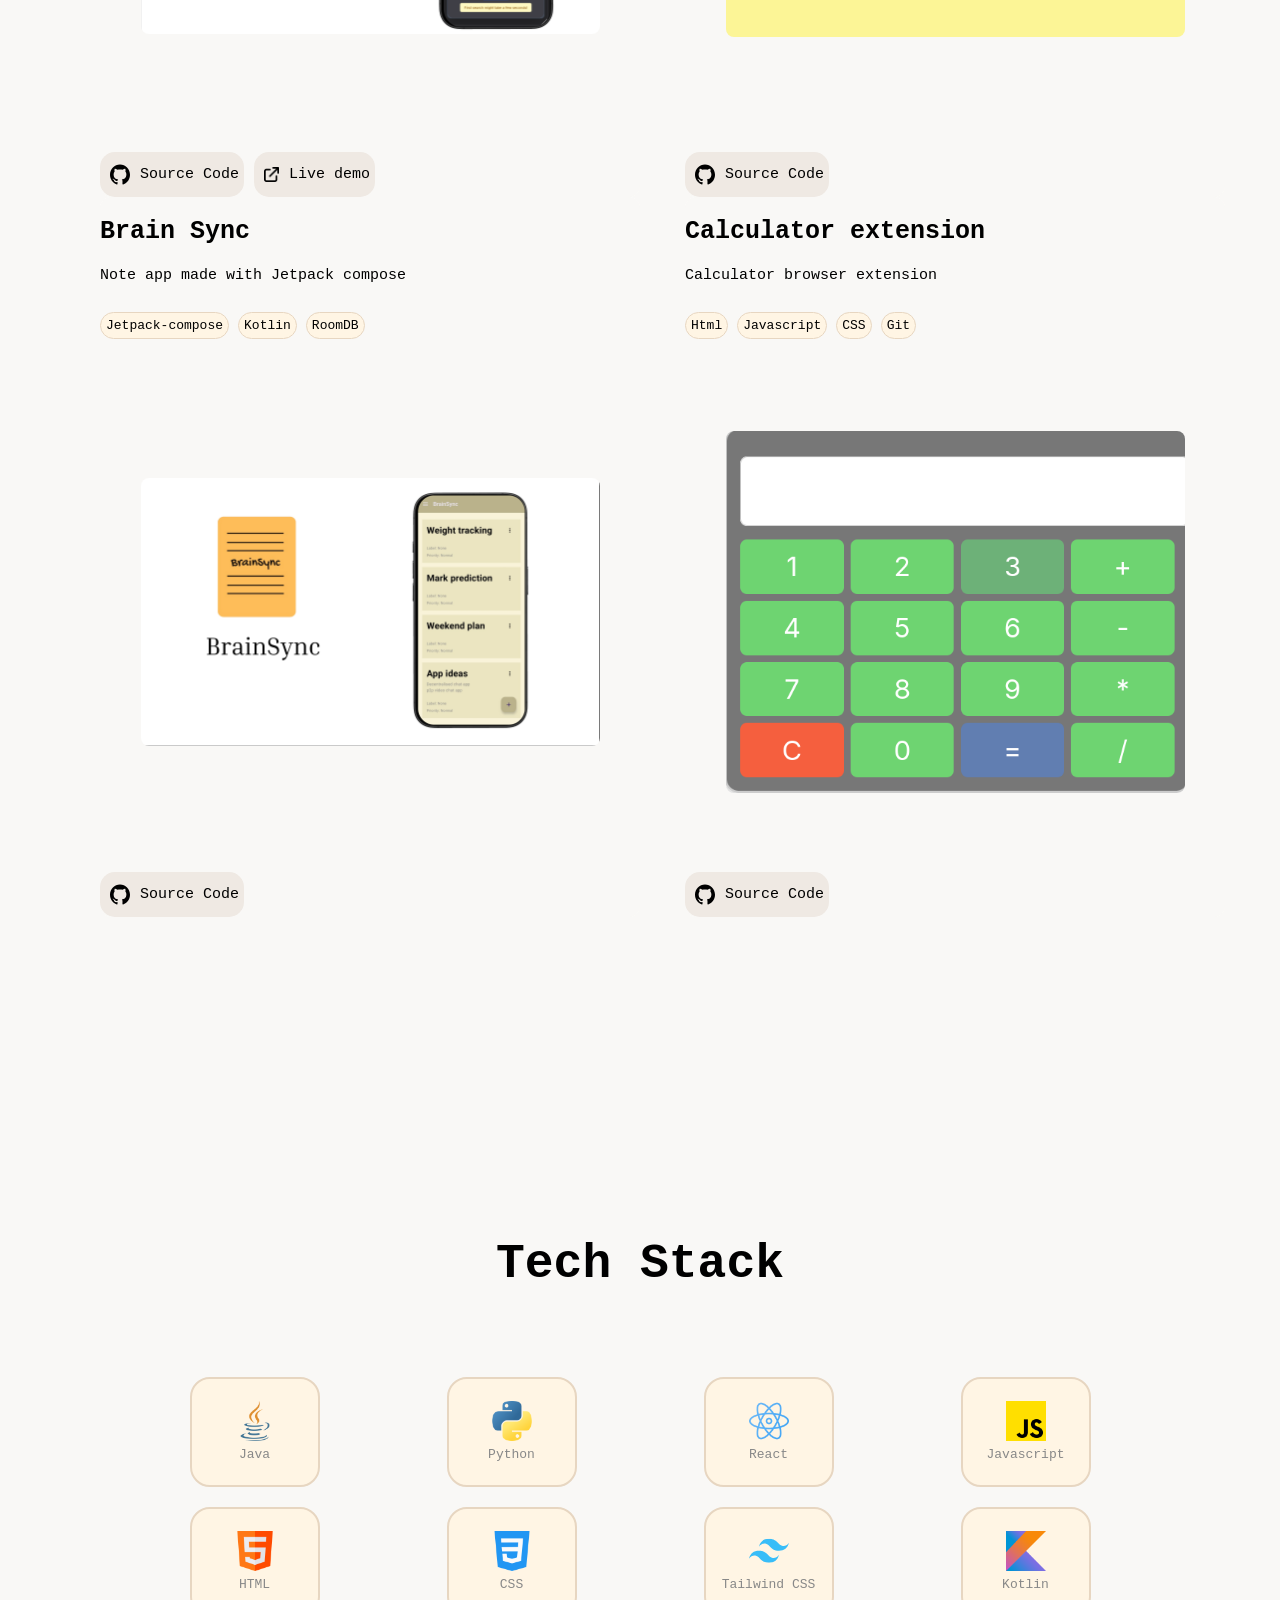
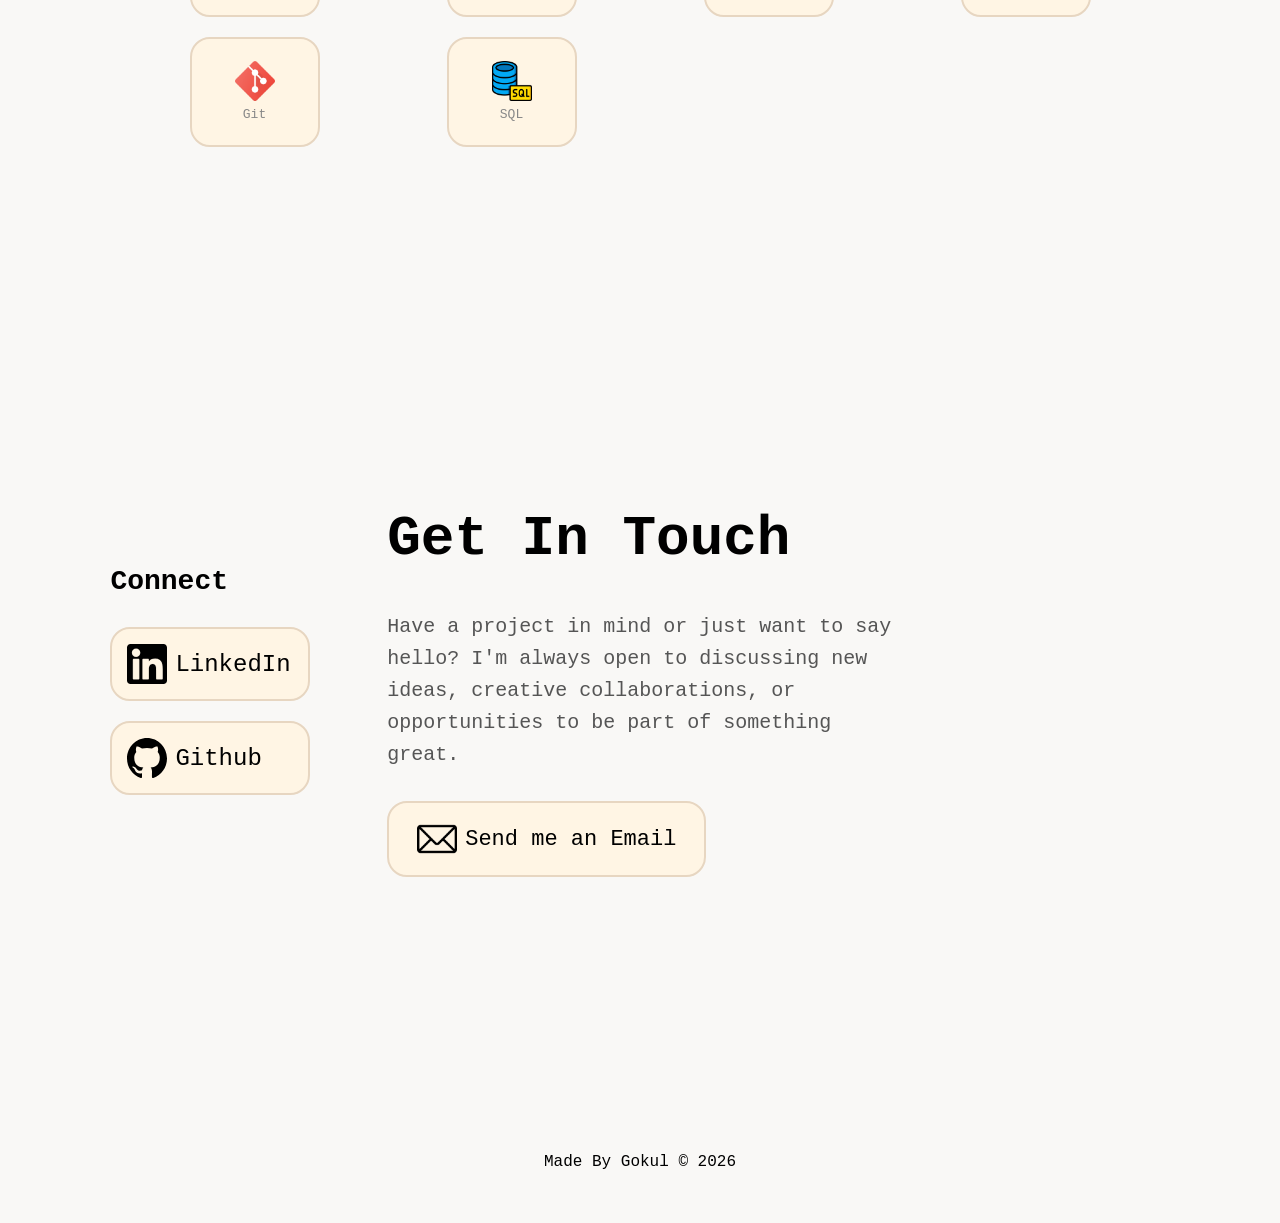
==== commit 699b1525: "Version-1" ====
--- a/Home.html
+++ b/Home.html
@@ -3,7 +3,7 @@
 <head>
     <meta charset="UTF-8">
     <meta name="viewport" content="width=device-width, initial-scale=1.0">
-    <title>Gokul Prasad Porfolio</title>
+    <title>Gokul Prasad</title>
     <link rel="icon" type="image/x-icon" href="/imgs/favicon.ico">
     <link rel="stylesheet" href="HomeStyle.css">
     <script src="script.js"></script>
@@ -21,13 +21,13 @@
                 <li class="links"><a class="home-link" href="#homeSection">Home</a></li>
                 <li class="links"><a class="project-link" href="#projectsSection" onclick="gotoProjects()">Projects</a></li>
                 <li class="links"><a class="contact-link" href="#contactSection">Contact</a></li>
-                <li class="links"><a class="hireme-link">Resume</a></li>
+                <li class="links"><a class="hireme-link" href="assets/Resume.pdf" target="_blank">Resume</a></li>
             </ul>
         </nav>
     </header>
 
     <div class="aboutme-container" id="homeSection">
-        <p class="aboutme">Hello!! I'm Gokul Prasad, a&nbsp;Software&nbsp;developer interested in building solutions which solves real world problems and user friendly software solutions </p>
+        <p class="aboutme">Hello!! I'm Gokul Prasad,a<a class="work">&nbsp;Software&nbsp;developer&nbsp;</a> interested in building solutions which solves real world problems and user friendly software solutions </p>
         
         <div class="aboutme-socials">
             <a class="social-container" href="https://www.linkedin.com/in/gokul-prasad-n/" target="_blank">
@@ -146,22 +146,87 @@
     </div>
     
 
-    <h1 class="heading" id="contactSection">Tech Stack</h1>
-
-
-    <h1 class="heading" id="contactSection">Contact me</h1>
-    <div class="contact-container">
-        <div class="socials-card">
-            <img>
-            <a>LinkedIn</a>
-        </div>
-        <div class="socials-card">
-            <img>
-            <a>Github</a>
+    <!-- Tech Stack section -->
+    <h1 class="heading" id="techStackSection">Tech Stack</h1>
+    <div class="techstack-list">
+        <div class="techstack-item" title="Java">
+            <img src="assets/icons/languages/java-icon.png" height="40" width="40" class="techstack-icon">
+            <span class="techstack-label">Java</span>
+        </div>
+        <div class="techstack-item" title="Python">
+            <img src="assets/icons/languages/python-icon.png" height="40" width="40" class="techstack-icon">
+            <span class="techstack-label">Python</span>
+        </div>
+        <div class="techstack-item" title="React">
+            <img src="assets/icons/languages/react-native-icon.png" height="40" width="40" class="techstack-icon">
+            <span class="techstack-label">React</span>
+        </div>
+
+        <div class="techstack-item" title="Javascript">
+            <img src="assets/icons/languages/javaScript-icon.png" height="40" width="40" class="techstack-icon">
+            <span class="techstack-label">Javascript</span>
+        </div>
+        <div class="techstack-item" title="HTML">
+            <img src="assets/icons/languages/html-icon.png" height="40" width="40" class="techstack-icon">
+            <span class="techstack-label">HTML</span>
+        </div>
+        <div class="techstack-item" title="CSS">
+            <img src="assets/icons/languages/css-icon.png" height="40" width="40" class="techstack-icon">
+            <span class="techstack-label">CSS</span>
+        </div>
+        <div class="techstack-item" title="Tailwind CSS">
+            <img src="assets/icons/languages/tailwind-css-icon.svg" height="40" width="40" class="techstack-icon">
+            <span class="techstack-label">Tailwind CSS</span>
+        </div>
+
+        <div class="techstack-item" title="Kotlin (Android)">
+            <img src="assets/icons/languages/Kotlin_Icon.png" height="40" width="40" class="techstack-icon">
+            <span class="techstack-label">Kotlin</span>
+        </div>
+
+        <div class="techstack-item" title="Git">
+            <img src="assets/icons/languages/git-icon.png" height="40" width="40" class="techstack-icon">
+            <span class="techstack-label">Git</span>
+        </div>
+
+        <div class="techstack-item" title="SQL">
+            <img src="assets/icons/languages/sql-icon.png" height="40" width="40" class="techstack-icon">
+            <span class="techstack-label">SQL</span>
         </div>
     </div>
 
+    <section class="contact-section" id="contactSection">
+        <div class="contact-links">
+            <h2 class="contact-links-heading">Connect</h2>
+            <a class="social-container" href="https://www.linkedin.com/in/gokul-prasad-n/" target="_blank">
+                <img src="assets/icons/linkedin-icon.svg" height="40" width="40" class="social-icon">
+                LinkedIn
+            </a>
+            <a class="social-container" href="https://github.com/Gokulprasad33" target="_blank">
+                <img src="assets/icons/github-icon.svg" height="40" width="40" class="social-icon">
+                Github
+            </a>
+            <!-- <a class="social-container" href="mailto:gokulprasad2k5@gmail.com">
+                <img src="assets/icons/email-icon.png" height="40" width="40" class="social-icon">
+                Email Me
+            </a> -->
+        </div>
+
+        <div class="contact-content">
+            <h1 class="contact-heading">Get In Touch</h1>
+            <p class="contact-description">
+                Have a project in mind or just want to say hello? 
+                I'm always open to discussing new ideas, creative collaborations, 
+                or opportunities to be part of something great.
+            </p>
+            <a class="social-container contact-container-child" target="_blank" href="mailto:gokulprasad2k5@gmail.com">
+                <img src="assets/icons/email-icon.png" height="40" width="40" class="social-icon">
+                Send me an Email
+            </a>
+        </div>
+    </section>
+
     <!-- Footer -->
-    <p class="copyright">Made By&nbsp;<a href="https://github.com/gokulprasad33">Gokul</a>&nbsp;© 2026</p>
+    <p class="copyright">Made By&nbsp;<a href="https://github.com/gokulprasad33" target="_blank">Gokul</a>&nbsp;© 2026</p>
 </body>
 </html>
--- a/HomeStyle.css
+++ b/HomeStyle.css
@@ -12,11 +12,14 @@
     font-family:monospace;
     padding: 0;
     box-sizing: border-box;
-
 }
 
 html {
   scroll-behavior: smooth;
+}
+
+body {
+    overflow-x: hidden; 
 }
 
 header{
@@ -29,9 +32,9 @@
     margin: 0;
     padding: 0;
     width: 100%;
-    padding-top: 100 rem;
-    display: flex;
-    flex-direction: row;
+    display: flex;
+    flex-direction: row;
+    align-items: center; 
 }
 .nav-container{
     justify-content: center;
@@ -40,6 +43,11 @@
 .website-logo-container{
     padding-left: 5rem;
 }
+
+.website-logo {
+    white-space: nowrap; 
+}
+
 .link-list{
     margin: 0;
     padding-left: 50%;
@@ -61,16 +69,20 @@
     text-decoration: none;
     color: black;
 }
+
+.links a:hover {
+    color: #C9B59C; 
+}
+
+.work{
+    background-color: #eee1d2;
+}
 .aboutme-container{
     display: flex;
     align-items: center;
     justify-content: center;
-    padding-left: 25vh;
-    padding-right: 25vh;
-    padding-bottom: 25vh;
-    padding-top: 25vh;
+    padding: 15vh 10vw; 
     flex-direction: column;
-
 }
 
 .aboutme{
@@ -81,7 +93,8 @@
 .aboutme-socials{
     display: flex;
     flex-direction: row;
-    justify-content: space-between;
+    justify-content: center; 
+    flex-wrap: wrap; 
     gap: 20px;
 }
 .social-container{
@@ -96,9 +109,61 @@
     background-color: #FFF5E4;
     text-decoration: none;
     color: black;
-}
+    transition: transform 0.0s ease, box-shadow 0.2s ease; 
+}
+
+.social-container:hover {
+    transform: translateY(-2px); 
+    box-shadow: 0 4px 12px rgba(0,0,0,0.1); 
+}
+
 .social-icon{
     background-color: #FFF5E4;
+}
+
+.techstack-list{
+    display: grid;
+    grid-template-columns: repeat(4, 1fr);
+    gap: 20px;
+    padding: 4vh 10vw 8vh;
+    justify-items: center;
+}
+
+.techstack-item {
+    position: relative;
+    display: flex;
+    flex-direction: column;
+    align-items: center;
+    justify-content: center;
+    width: 130px;
+    height: 110px;
+    border: 2px solid #e7d6c1;
+    border-radius: 20px;
+    background-color: #FFF5E4;
+    transition: transform 0.2s ease, box-shadow 0.2s ease;
+    cursor: default;
+}
+
+.techstack-item:hover {
+    transform: translateY(-3px); 
+    box-shadow: 0 4px 14px rgba(0, 0, 0, 0.5); 
+}
+
+.techstack-icon {
+    position: relative;
+    z-index: 2;
+    background-color: #FFF5E4;
+}
+
+.techstack-label {
+    position: relative;
+    z-index: 1; 
+    margin-top: 6px;
+    font-size: 13px;
+    font-family: monospace;
+    color: #888;
+    background-color: #FFF5E4;
+    text-align: center;
 }
 
 
@@ -112,21 +177,20 @@
     display: flex;
     justify-content: center;
     align-items: center;
+    padding: 2vh 0; 
 }
 
 .project-card-vertical{
     display: flex;
     flex-direction: row;
-    padding-left: 25vh;
-    padding-right: 20vh;
-    padding-top: 10vh;
-    padding-bottom: 30vh;
+    padding: 10vh 10vw 30vh; 
+    justify-content: center; 
 }
 
 .project-card-horizontal{
     display: flex;
     flex-direction: column;
-    padding-left: 10vh;
+    padding-left: 5vh;
 }
 .Projectcard{
     display: flex;
@@ -135,6 +199,7 @@
     overflow: hidden;
     height: 80vh;
     width: 60vh;
+    max-width: 100%; 
 }
 
 .Projectcard h2{
@@ -162,6 +227,7 @@
 .projectcard-tags-container{
     display: flex;
     flex-direction: row;
+    flex-wrap: wrap; 
     gap: 1vh;
 }
 .projectcard-tags{
@@ -197,13 +263,75 @@
     align-items: center;
 }
 
-
+.contact-section {
+    display: flex;
+    flex-direction: row;
+    min-height: 100vh;
+    padding: 8vh 8vw;
+    gap: 6vw;
+    align-items: center;
+}
+
+.contact-links {
+    display: flex;
+    flex-direction: column;
+    gap: 20px;
+    flex-shrink: 0;
+    min-width: 200px;
+}
+
+.contact-links-heading { 
+    font-size: 28px;
+    font-family: monospace;
+    margin-bottom: 10px;
+}
+
+.contact-links .social-container { 
+    justify-content: flex-start;
+    width: 100%;
+}
+
+.contact-content {
+    position: relative;
+    display: flex;
+    flex-direction: column;
+    justify-content: center;
+    flex: 1;
+    overflow: hidden;
+}
+
+.contact-heading { 
+    position: relative;
+    z-index: 1;
+    font-size: 56px;
+    font-family: monospace;
+    margin-bottom: 20px;
+}
+
+.contact-description { 
+    position: relative;
+    z-index: 1;
+    font-size: 20px;
+    line-height: 1.6;
+    max-width: 520px;
+    color: #555;
+    margin-bottom: 30px;
+}
+
+.contact-container-child { 
+    position: relative;
+    z-index: 1;
+    align-self: flex-start;
+    font-size: 22px;
+    padding: 16px 28px;
+}
 
 .copyright{
     display: flex;
     align-items: center;
     justify-content: center;
-    font-size: 16px;   
+    font-size: 16px;
+    padding: 2vh 0;
 }
 
 .copyright a{
@@ -216,8 +344,194 @@
     text-decoration: none;
 }
 
-
 a{
     text-decoration: none;
     color: black;
 }
+
+
+/* Tablet */
+@media (max-width: 768px) {
+
+    .navbar {
+        flex-direction: column;
+        align-items: center;
+        padding: 10px 0;
+    }
+
+    .website-logo-container {
+        padding-left: 0;
+        text-align: center;
+    }
+
+    .link-list {
+        padding-left: 0;
+        margin-top: 10px;
+        gap: 10px;
+    }
+
+    .links {
+        padding-left: 0;
+        font-size: 18px;
+    }
+
+    .aboutme-container {
+        padding: 10vh 5vw;
+    }
+
+    .aboutme {
+        font-size: 32px;
+    }
+
+    .project-card-vertical {
+        flex-direction: column;
+        padding: 5vh 5vw 15vh;
+        align-items: center;
+    }
+
+    .project-card-horizontal {
+        padding-left: 0;
+        align-items: center;
+    }
+
+    .Projectcard {
+        width: 80vw;
+        height: auto;
+        margin-bottom: 4vh;
+    }
+
+    .project-preview img {
+        max-width: 100%;
+    }
+
+    /* Headings */
+    .heading {
+        font-size: 36px;
+    }
+
+    .techstack-list {
+        grid-template-columns: repeat(3, 1fr);
+        padding: 4vh 5vw 8vh;
+    }
+
+    .contact-section {
+        flex-direction: column;
+        min-height: auto;
+        padding: 6vh 5vw;
+        gap: 4vh;
+    }
+    .contact-links {
+        flex-direction: row;
+        flex-wrap: wrap;
+        justify-content: center;
+        min-width: 0;
+    }
+
+    .contact-links .social-container {
+        width: auto;
+    }
+
+    .contact-content {
+        align-items: center;
+        text-align: center;
+    }
+
+    .contact-heading {
+        font-size: 40px;
+    }
+
+    .contact-bg-text {
+        font-size: 80px;
+    }
+
+    .contact-description {
+        font-size: 18px;
+    }
+
+    .contact-container-child {
+        align-self: center;
+    }
+}
+
+
+/* Phone */
+@media (max-width: 480px) {
+
+    .website-logo {
+        font-size: 18px;
+    }
+
+    .links {
+        font-size: 15px;
+    }
+
+    .aboutme-container {
+        padding: 6vh 4vw;
+    }
+
+    .aboutme {
+        font-size: 22px;
+    }
+
+    .social-container {
+        font-size: 18px;
+        padding: 10px;
+    }
+
+    .project-card-vertical {
+        padding: 4vh 4vw 10vh;
+    }
+
+    .Projectcard {
+        width: 92vw;
+    }
+
+    .heading {
+        font-size: 28px;
+    }
+
+    .techstack-list {
+        grid-template-columns: repeat(2, 1fr);
+        padding: 3vh 4vw 6vh;
+    }
+
+    .techstack-item {
+        width: 110px;
+        height: 95px;
+    }
+
+    .techstack-label {
+        font-size: 11px;
+    }
+
+    .contact-section {
+        padding: 4vh 4vw;
+        gap: 3vh;
+    }
+
+    .contact-links {
+        flex-direction: column;
+        align-items: center;
+    }
+
+    .contact-heading {
+        font-size: 28px;
+    }
+
+    .contact-bg-text {
+        font-size: 50px;
+    }
+
+    .contact-description {
+        font-size: 16px;
+    }
+
+    .contact-container-child {
+        font-size: 18px;
+        padding: 12px 20px;
+    }
+
+    .copyright {
+        font-size: 14px;
+    }
+}
